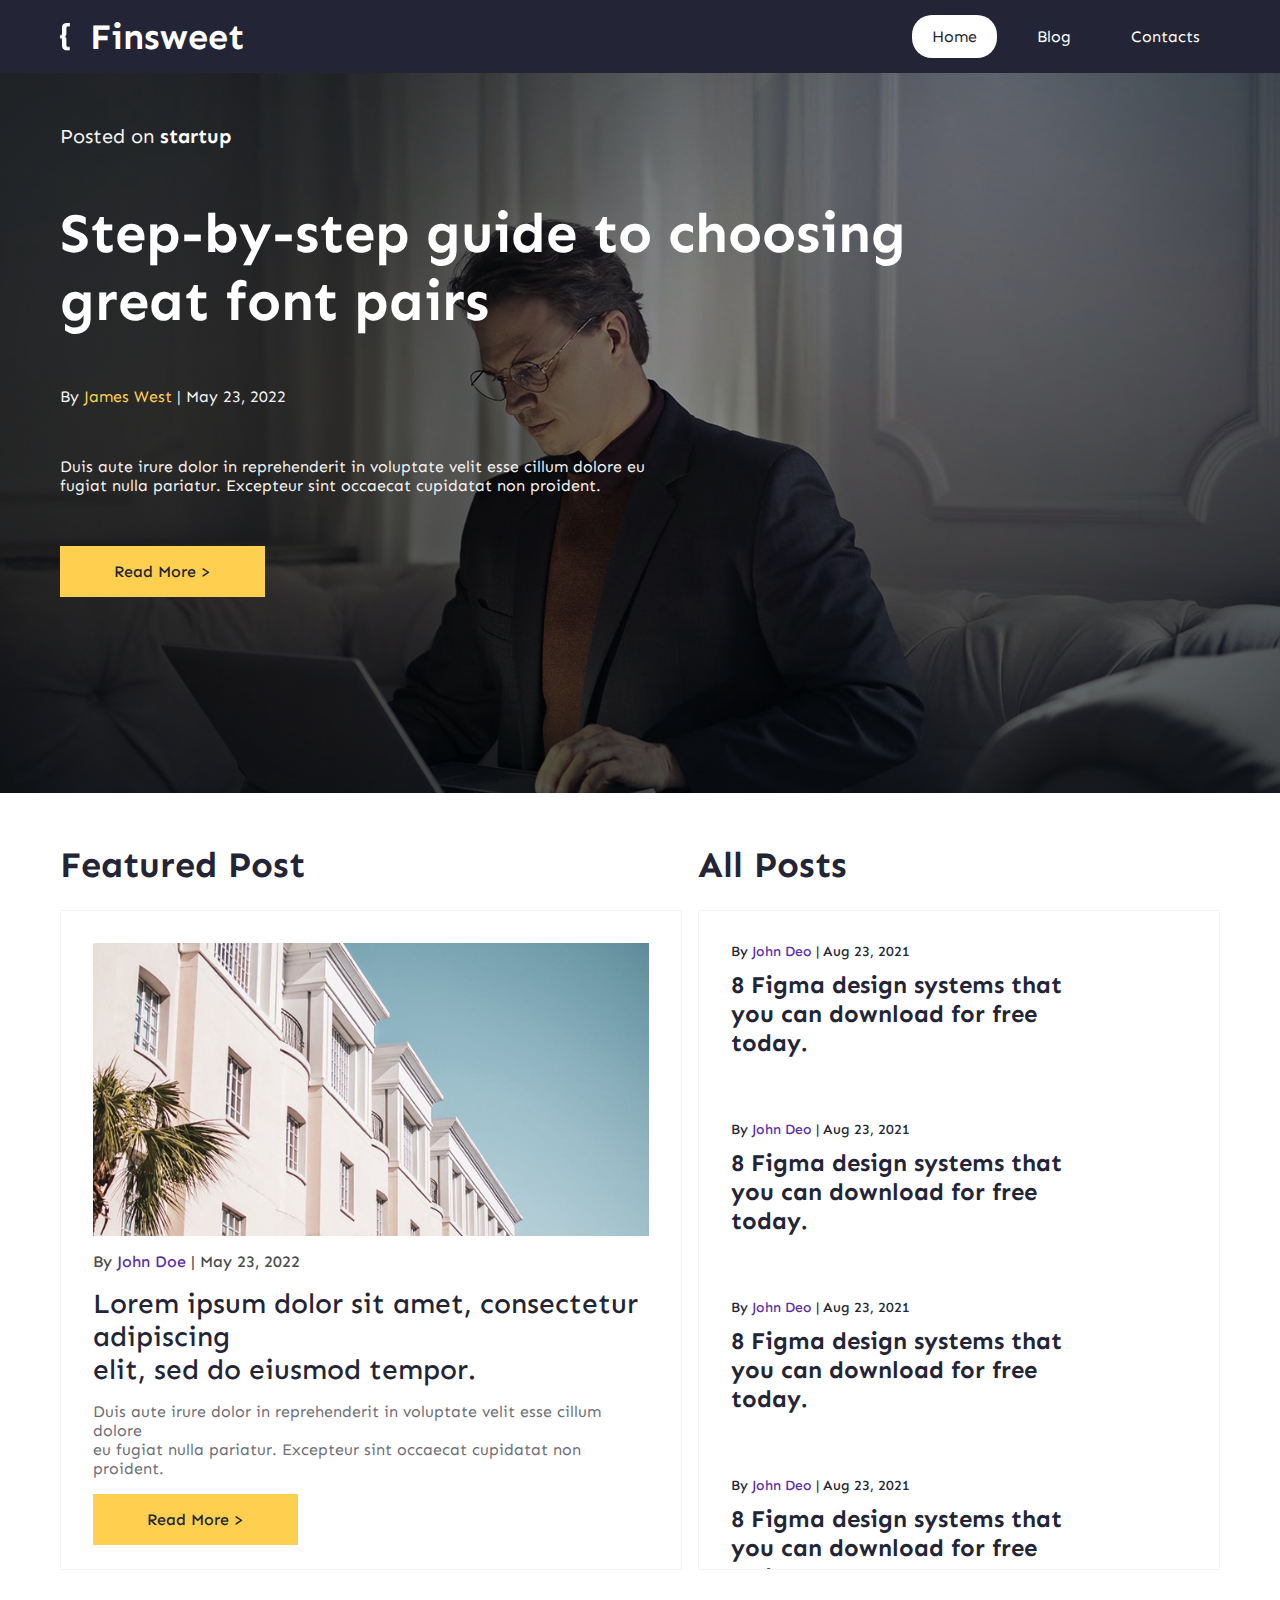
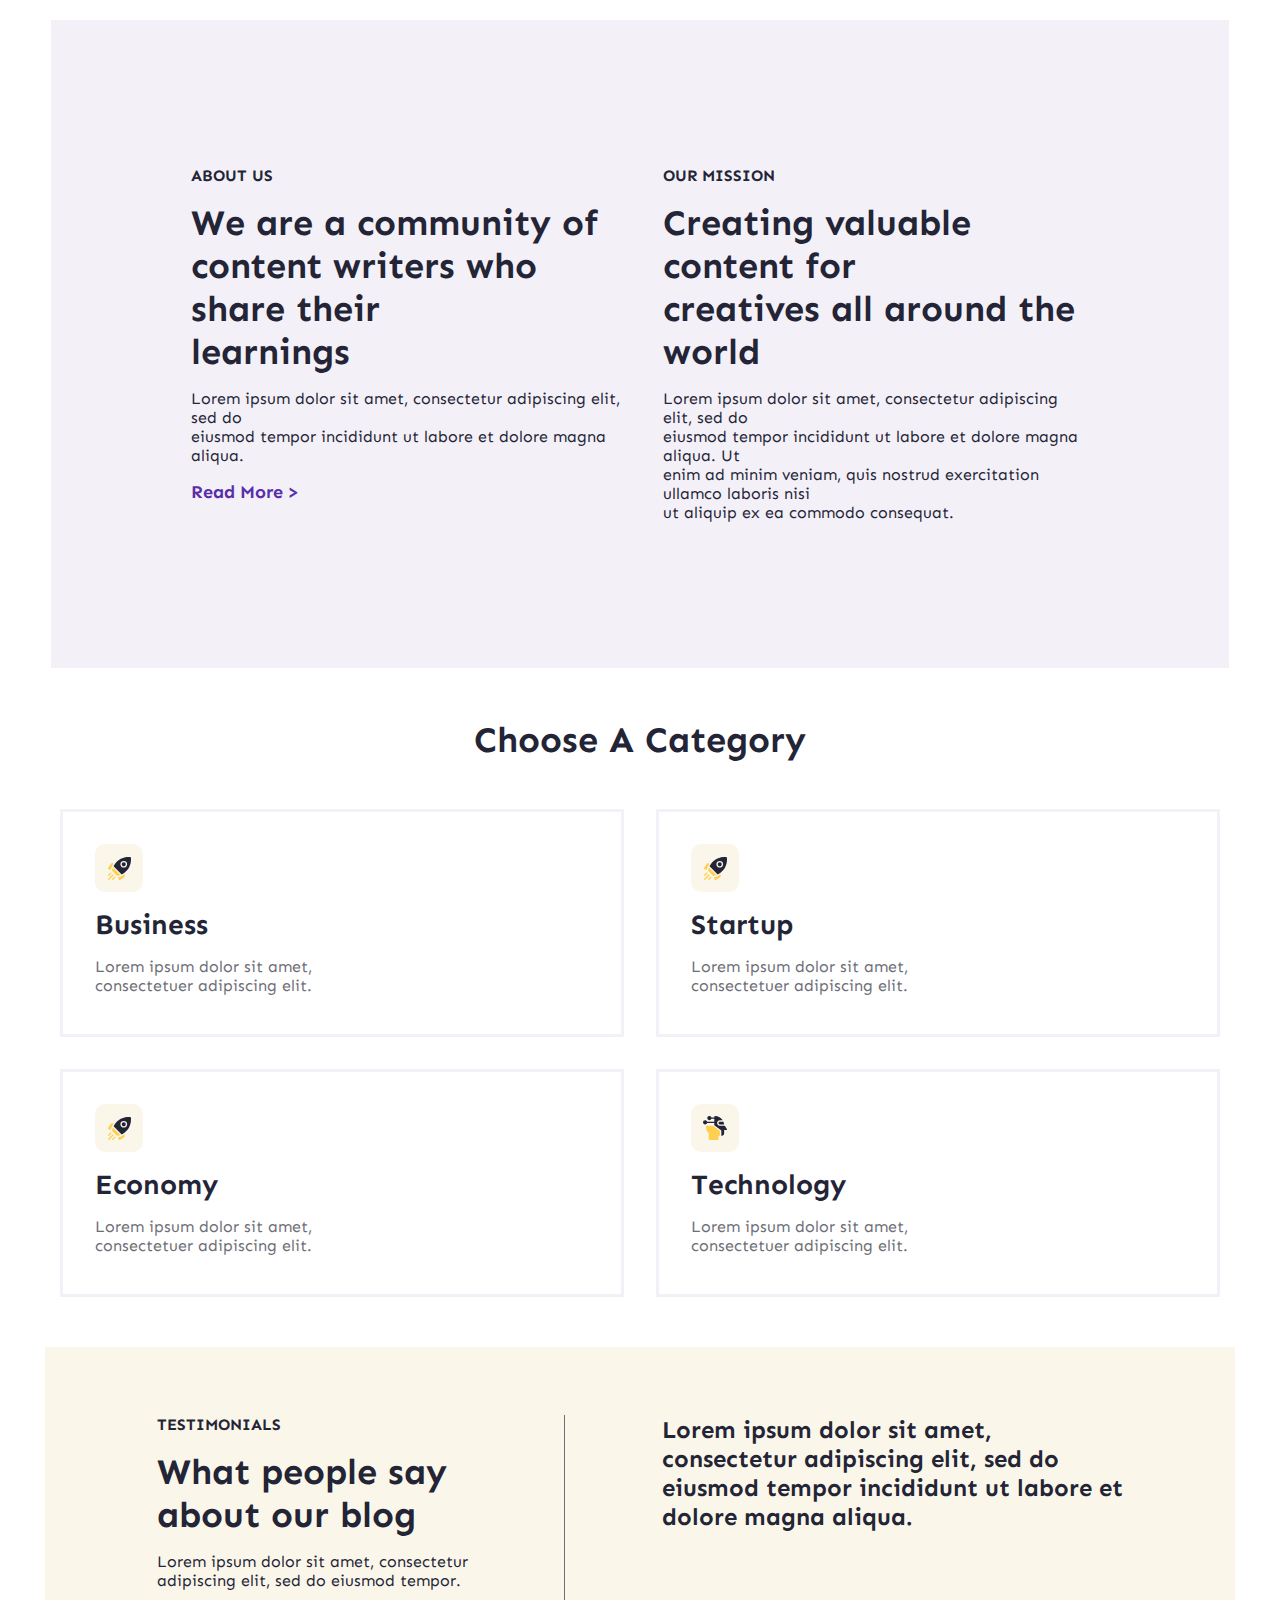
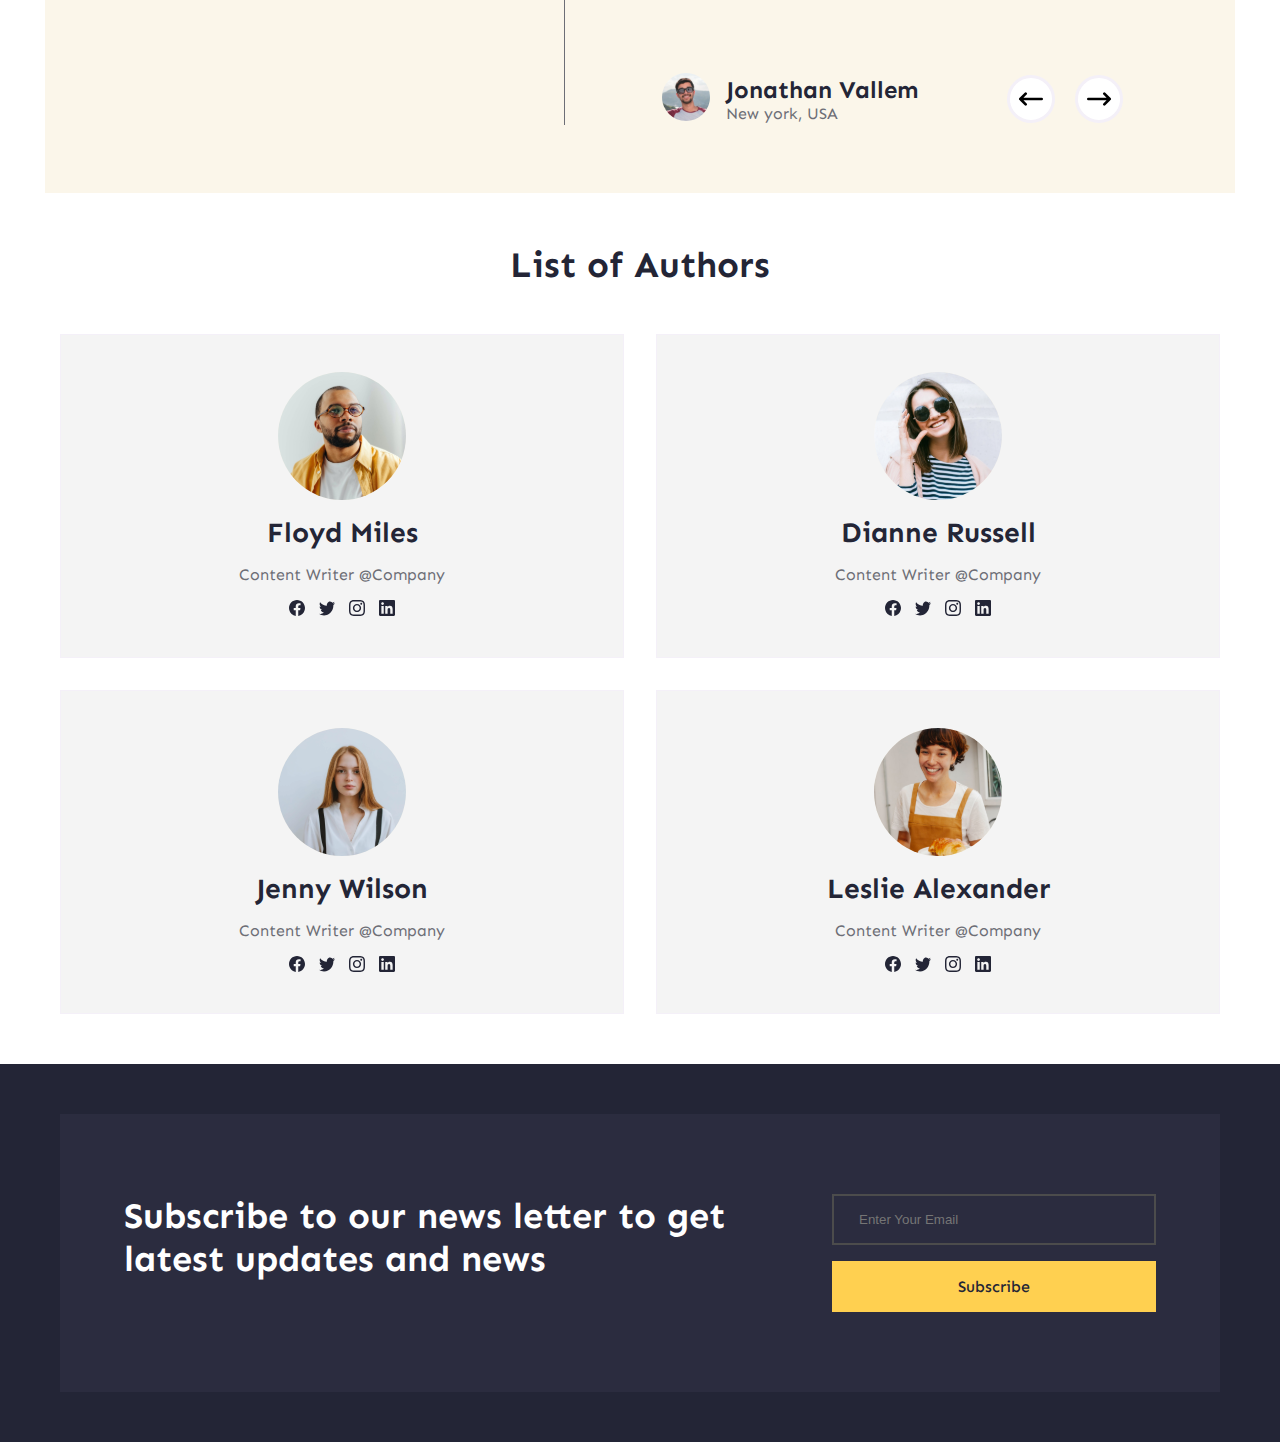
==== index.html @ 5ca4814f "full proj" ====
<!DOCTYPE html>
<html lang="ru">
<head>
    <meta charset="UTF-8">
    <meta name="viewport" content="width=device-width, initial-scale=1.0">
    <link rel="stylesheet" href="main.css">
    <link rel="stylesheet" href="/css/media.css">
    <title>Home</title>
</head>
<body>
    <div class="container">
        <header class="header">
            <a class="logo">
                <img src="/assets/icons/logo.png" alt="logo" width="10" height="28" class="logo-image">
                <div class="logo-title">Finsweet</div>
            </a>
            <nav class="nav">
                <ul class="nav-list">
                    <li class="nav-item">
                        <a class="nav-link active">Home</a>
                    </li>
                    <li class="nav-item">
                        <a href="pages/blog.html" class="nav-link">Blog</a>
                    </li>
                    <li class="nav-item">
                        <a href="pages/contacts.html" class="nav-link">Contacts</a>
                    </li>
                </ul>
            </nav>
            <div class="menu-toggle" id="mobile-menu">
                <span class="bar"></span>
                <span class="bar"></span>
                <span class="bar"></span>
            </div>
        </header>
        <main>
            <section class="main"> 
                <div class="hero-info">
                    <div class="hero-posted">Posted on <span class="posted-span" >startup</span></div>
                    <div class="hero-step">Step-by-step guide to choosing <br> great font pairs</div>
                    <div class="hero-by">By <span class="by-span">James West</span>  |  May 23, 2022 </div>
                    <div class="hero-lorem">Duis aute irure dolor in reprehenderit in voluptate velit esse cillum dolore eu <br> fugiat nulla pariatur. Excepteur sint occaecat cupidatat non proident.</div>
                    <button class="button">
                        Read More >
                    </button>
                </div>
            </section>

            <section class="featured">
                <div class="featured-left">
                    <div class="left-title">Featured Post</div>
                    <div class="left-content">
                        <img src="/assets/images/featured.jpg" alt="featured" class="featured-image">
                        <div class="left-by">By <span class="left-by-span">John Doe</span> |  May 23, 2022</div>
                        <div class="left-lorem">Lorem ipsum dolor sit amet, consectetur adipiscing <br> elit, sed do eiusmod tempor.</div>
                        <div class="left-text">Duis aute irure dolor in reprehenderit in voluptate velit esse cillum dolore <br> eu fugiat nulla pariatur. Excepteur sint occaecat cupidatat non proident.</div>
                        <button class="button">
                            Read More >
                        </button>
                    </div>
                </div>
                <div class="featured-right">
                    <div class="right-title">All Posts</div>
                    <div class="posts-list">
                        <a href="#" class="post">
                            <div class="post-title">By <span class="post-span">John Deo</span> | Aug 23, 2021 </div>
                            <div class="post-subtile">8 Figma design systems that <br> you can download for free <br> today.</div>
                        </a>
                        <a href="#" class="post">
                            <div class="post-title">By <span class="post-span">John Deo</span> | Aug 23, 2021 </div>
                            <div class="post-subtile">8 Figma design systems that <br> you can download for free <br> today.</div>
                        </a>
                        <a href="#" class="post">
                            <div class="post-title">By <span class="post-span">John Deo</span> | Aug 23, 2021 </div>
                            <div class="post-subtile">8 Figma design systems that <br> you can download for free <br> today.</div>
                        </a>
                        <a href="#" class="post">
                            <div class="post-title">By <span class="post-span">John Deo</span> | Aug 23, 2021 </div>
                            <div class="post-subtile">8 Figma design systems that <br> you can download for free <br> today.</div>
                        </a>
                        <a href="#" class="post">
                            <div class="post-title">By <span class="post-span">John Deo</span> | Aug 23, 2021 </div>
                            <div class="post-subtile">8 Figma design systems that <br> you can download for free <br> today.</div>
                        </a>
                        <a href="#" class="post">
                            <div class="post-title">By <span class="post-span">John Deo</span> | Aug 23, 2021 </div>
                            <div class="post-subtile">8 Figma design systems that <br> you can download for free <br> today.</div>
                        </a>
                        <a href="#" class="post">
                            <div class="post-title">By <span class="post-span">John Deo</span> | Aug 23, 2021 </div>
                            <div class="post-subtile">8 Figma design systems that <br> you can download for free <br> today.</div>
                        </a>
                        <a href="#" class="post">
                            <div class="post-title">By <span class="post-span">John Deo</span> | Aug 23, 2021 </div>
                            <div class="post-subtile">8 Figma design systems that <br> you can download for free <br> today.</div>
                        </a>
                    </div>
                </div>
            </section>

            <section class="about-mission">
                <div class="about">
                    <div class="about-title">ABOUT US</div>
                    <div class="about-subtitle">We are a community of <br> content writers who share their <br> learnings</div>
                    <div class="about-text">Lorem ipsum dolor sit amet, consectetur adipiscing elit, sed do <br> eiusmod tempor incididunt ut labore et dolore magna aliqua.</div>
                    <a href="#" class="about-more">Read More ></a>
                </div>
                <div class="mission">
                    <div class="mission-title">OUR MISSION</div>
                    <div class="mission-subtitle">Creating valuable content for <br> creatives all around the world</div>
                    <div class="mission-text">Lorem ipsum dolor sit amet, consectetur adipiscing elit, sed do <br> eiusmod tempor incididunt ut labore et dolore magna aliqua. Ut <br> enim ad minim veniam, quis nostrud exercitation ullamco laboris nisi <br> ut aliquip ex ea commodo consequat.</div>
                    
                </div>
            </section>

            <section class="categories">
                <div class="category-title">Choose A Category</div>
                <div class="categories-list">
                    <div class="category-item">
                        <div class="item-image">
                            <img class="raketa" src="/assets/icons/raketa.svg" alt="raketa">
                        </div>
                        <div class="item-title">Business</div>
                        <div class="item-subtitle">Lorem ipsum dolor sit amet, <br> consectetuer adipiscing elit.</div>
                    </div>
                    <div class="category-item">
                        <div class="item-image">
                            <img class="raketa" src="/assets/icons/raketa.svg" alt="raketa">
                        </div>
                        <div class="item-title">Startup</div>
                        <div class="item-subtitle">Lorem ipsum dolor sit amet, <br> consectetuer adipiscing elit.</div>
                    </div>
                    <div class="category-item">
                        <div class="item-image">
                            <img class="raketa" src="/assets/icons/raketa.svg" alt="raketa">
                        </div>
                        <div class="item-title">Economy</div>
                        <div class="item-subtitle">Lorem ipsum dolor sit amet, <br> consectetuer adipiscing elit.</div>
                    </div>
                    <div class="category-item">
                        <div class="item-image">
                            <img class="raketa" src="/assets/icons/cyborg.svg" alt="raketa">
                        </div>
                        <div class="item-title">Technology</div>
                        <div class="item-subtitle">Lorem ipsum dolor sit amet, <br> consectetuer adipiscing elit.</div>
                    </div>
                </div>
            </section>

            <section class="testimonials">
                <div class="left-panel">
                    <div class="left-panel-title">TESTIMONIALS</div>
                    <div class="left-panel-subtitle">What people say <br> about our blog</div>
                    <div class="left-panel-text">Lorem ipsum dolor sit amet, consectetur <br> adipiscing elit, sed do eiusmod tempor.</div>
                </div>
                <div class="divider"></div>
                <div class="right-panel">
                    <div class="right-panel-message">Lorem ipsum dolor sit amet, <br> consectetur adipiscing elit, sed do <br> eiusmod tempor incididunt ut labore et <br> dolore magna aliqua.</div>
                    <div class="right-panel-down">
                        <div class="profile">
                            <div class="profile-icon">
                                <img src="/assets/icons/profile.svg" stroke="red" alt="" class="profile-image">
                            </div>
                            <div class="profile-desc">
                                <div class="desc-title">Jonathan Vallem</div>
                                <div class="desc-subtitle">New york, USA</div>
                            </div>
                        </div>
                        <div class="profile-buttons">
                            <div class="button-back">
                                <img class="arrow-left" src="/assets/icons/arrow-left.svg" alt="arrow-left">
                            </div>
                            <div class="button-next">
                                <img class="arrow-right" src="/assets/icons/arrow-right.svg" alt="arrow-right">
                            </div>
                        </div>
                    </div>
                </div>

            </section>

            <section class="authors">
                <div class="authors-title">List of Authors</div>
                <div class="authors-list">
                    <div class="authors-item">
                        <div class="item-icon"><img src="/assets/icons/floyd.svg" alt="floyd"></div>
                        <div class="item-name">Floyd Miles</div>
                        <div class="item-descr">Content Writer @Company</div>
                        <div class="item-media">
                            <a href="#" class="media-elem"><img src="/assets/icons/facebook.svg" alt="facebook"></a>
                            <a href="#" class="media-elem"><img src="/assets/icons/twitter.svg" alt="twitter"></a>
                            <a href="#" class="media-elem"><img src="/assets/icons/instagram.svg" alt="instagram"></a>
                            <a href="#" class="media-elem"><img src="/assets/icons/linked.svg" alt="linkein"></a>
                        </div>
                    </div>
                    <div class="authors-item">
                        <div class="item-icon"><img src="/assets/icons/Dianne.svg" alt="Jenny"></div>
                        <div class="item-name">Dianne Russell</div>
                        <div class="item-descr">Content Writer @Company</div>
                        <div class="item-media">
                            <a href="#" class="media-elem"><img src="/assets/icons/facebook.svg" alt="facebook"></a>
                            <a href="#" class="media-elem"><img src="/assets/icons/twitter.svg" alt="twitter"></a>
                            <a href="#" class="media-elem"><img src="/assets/icons/instagram.svg" alt="instagram"></a>
                            <a href="#" class="media-elem"><img src="/assets/icons/linked.svg" alt="linkein"></a>
                        </div>
                    </div>
                    <div class="authors-item">
                        <div class="item-icon"><img src="/assets/icons/Jenny.svg" alt="Jenny"></div>
                        <div class="item-name">Jenny Wilson</div>
                        <div class="item-descr">Content Writer @Company</div>
                        <div class="item-media">
                            <a href="#" class="media-elem"><img src="/assets/icons/facebook.svg" alt="facebook"></a>
                            <a href="#" class="media-elem"><img src="/assets/icons/twitter.svg" alt="twitter"></a>
                            <a href="#" class="media-elem"><img src="/assets/icons/instagram.svg" alt="instagram"></a>
                            <a href="#" class="media-elem"><img src="/assets/icons/linked.svg" alt="linkein"></a>
                        </div>
                    </div>
                    <div class="authors-item">
                        <div class="item-icon"><img src="/assets/icons/Leslie.svg" alt="Leslie"></div>
                        <div class="item-name">Leslie Alexander</div>
                        <div class="item-descr">Content Writer @Company</div>
                        <div class="item-media">
                            <a href="https://www.youtube.com/" class="media-elem"><img src="/assets/icons/facebook.svg" alt="facebook"></a>
                            <a href="#" class="media-elem"><img src="/assets/icons/twitter.svg" alt="twitter"></a>
                            <a href="#" class="media-elem"><img src="/assets/icons/instagram.svg" alt="instagram"></a>
                            <a href="#" class="media-elem"><img src="/assets/icons/linked.svg" alt="linkein"></a>
                        </div>
                    </div> 
                </div>   
            </section>

            <footer class="footer">
                <div class="footer-subscribe">
                    <div class="subscribe-title">Subscribe to our news letter to get <br> latest updates and news</div>
                    <div class="subscribe-buttons">
                        <div class="subscribe-input">
                            <input type="text"  
                            class="custom-input";
                            placeholder="Enter Your Email";
                            >
                        </div>
                        <div class="subscribe-button">Subscribe</div>
                    </div>

                </div>
            </footer>
        </main>
    </div>
    <script src="/script.js"></script>
</body>
</html>
---- main.css ----
@import url('/css/media.css');

:root {
    --color-black: #232536;
    --color-yellow: #FFD050;
    --color-dark-grey: #4C4C4C;
    --color-medium-grey: #6D6E76;
    --color-purple: #592EA9;
    --color-light: #FFFFFF;
    --color-light-yellow: #FBF6EA;
    --color-light-grey: #F4F4F4;
    --color-lavender: #F4F0F8;
}

@font-face {
    font-family: 'Sen-Bold';
    src: url(/assets/fonts/Sen-Bold.ttf);
}
@font-face {
    font-family: 'Sen-Medium';
    src: url(/assets/fonts/Sen-Medium.ttf);
}
@font-face {
    font-family: 'Sen-Regular';
    src: url(/assets/fonts/Sen-Regular.ttf);
}

* {
    box-sizing: border-box;
    padding: 0;
    margin: 0;
    text-decoration: none;
    list-style-type: none;
}

.container {
    display: flex;
    justify-content: center;
    flex-direction: column;
    max-width: 1920px;
}
.header {
    display: flex;
    padding: 15px 60px;
    align-items: center;
    justify-content: space-between;
    background-color: var(--color-black);
    max-height: 80px;
    width: 100%;
}

.logo {
    display: flex;
    align-items: center;
    gap: 20px;

    .logo-title {
        color: var(--color-light);
        font-family: 'Sen-Bold';
        font-size: 36px;
    }
}

.nav {
    display: flex;
    width: 100%;
    justify-content: flex-end;
}

.nav-list {
    display: flex;
    align-items:center;
    gap: 20px;
}

.nav-link {
    padding: 12px 20px;
    color: var(--color-light);
    transition: .0.9s;
    font-family: 'Sen-Regular';
    font-size: 16px;
    &:hover {
        background-color: var(--color-light);
        color: var(--color-black);
        border-radius: 20px;
    }
    
    &.active {
        cursor: default;
        background-color: var(--color-light);
        color: var(--color-black);
        border-radius: 20px;
    }
}
.menu-toggle {
    display: none;
    flex-direction: column;
    cursor: pointer;
}

.bar {
    height: 2px;
    width: 25px;
    background-color: var(--color-light);
    margin: 3px 0;
}

.menu-toggle.active .bar:nth-child(1) {
    transform: rotate(45deg);
    position: relative;
    top: 8px; 
    transition: .5s;
}

.menu-toggle.active .bar:nth-child(2) {
    opacity: 0; 
}

.menu-toggle.active .bar:nth-child(3) {
    transform: rotate(-45deg);
    position: relative;
    top: -8px; 
    transition: .5s;
}

.main {
    display: flex;
    background-image: url('/assets/images/Overlay.png'), url('/assets/images/main.jpg');
    width: 100%;
    height: 720px;
    background-repeat: no-repeat;
    background-position: center;
    background-size: cover;
}

.hero-info {
    display: flex;
    padding: 4vw 60px;
    flex-direction: column;
    width: 100%;
    gap: 4vw;
}

.hero-posted {
    color: var(--color-light-grey);
    font-family: 'Sen-Regular';
    font-size: 20px;
}

.posted-span {
    color: var(--color-light);
    font-family: 'Sen-Bold';
    font-size: 20px;
}

.hero-step {
    color: var(--color-light);
    font-family: 'Sen-Bold';
    font-size: 56px;

}

.hero-by {
    color: var(--color-light-grey);
    font-family: 'Sen-Regular';
    font-size: 16px;
}

.by-span {
    color: var(--color-yellow);
}

.hero-lorem {
    color: var(--color-light-grey);
    font-family: 'Sen-Regular';
    font-size: 16px;
}

.button {
    display: flex;
    align-items: center;
    justify-content: center;
    border: none;
    padding: 16px 48px;
    background-color: var(--color-yellow);
    width: 205px;
    color: var(--color-black);
    font-family: 'Sen-Medium';
    font-size: 16px;
    &:hover {
        cursor: pointer;
        background-color: #EDC14A;
    }
}

.featured {
    display: flex;
    width: 100%;
    gap: 16px;
    justify-content: space-between;
    padding: 50px 60px;
}

.featured-left {
    display: flex;
    flex-direction: column;
    gap: 24px;
}

.left-title, .right-title {
    color: var(--color-black);
    font-family: 'Sen-Bold';
    font-size: 36px;
    white-space: nowrap;
}

.left-content {
    padding: 32px 32px;
    display: flex;
    flex-direction: column;
    gap: 16px;
    border: 1px solid var(--color-light-grey);
    height: 660px; 
}

.featured-image {
    width: 100%;
    background-size: contain;
}

.left-by {
    color: var(--color-dark-grey);
    font-family: 'Sen-Medium';
    font-size: 16px;

    .left-by-span {
        color: var(--color-purple);
    }
}

.left-lorem {
    color: var(--color-black);
    font-family: 'Sen-Medium';
    font-size: 28px;
}

.left-text {
    color: var(--color-medium-grey);
    font-family: 'Sen-Regular';
    font-size: 16px;
}

.featured-right {
    display: flex;
    flex-direction: column;
    gap: 24px;
    width: 634px;
    
}

.posts-list {
    width: 100%;
    overflow-y: auto;
    height: 660px; 
    border: 1px solid var(--color-light-grey)
}

.posts-list::-webkit-scrollbar {
    width: 6px; /* Ширина скроллбара */
}

.posts-list::-webkit-scrollbar-track {
    background: #f1f1f1; /* Цвет фона дорожки скроллбара */
    border-radius: 10px; /* Скругление углов дорожки */
}

.posts-list::-webkit-scrollbar-thumb {
    background: var(--color-dark0-grey); /* Цвет скроллбара */
    border-radius: 10px; /* Скругление углов скроллбара */
}

.posts-list::-webkit-scrollbar-thumb:hover {
    background: var(--color-medium-grey) /* Цвет скроллбара при наведении */
}

.post {
    display: flex;
    flex-direction: column;
    width: 100%;
    padding: 32px 32px;
    gap: 10px;
    .post-title{
        color: var(--color-black);
        font-family: 'Sen-Medium';
        font-size: 14px;
        .post-span {
            color: var(--color-purple);
        }
    }
    &:hover {
        background-color: var(--color-light-yellow);
        transition: .0.5s;
    }

    .post-subtile {
        color: var(--color-black);
        font-family: 'Sen-Bold';
        font-size: 24px;
    }
}

.about-mission {
    display: flex;
    padding: 146px 140px;
    background-color: var(--color-lavender);
    justify-content: space-between;
    margin: 0 auto;
    gap: 32px;
    width: 92%;
}

.about {
    display: flex;
    flex-direction: column;
    /* padding: 96px 80px; */
    gap: 16px;
    background-color: var(--color-lavender);
   
}

.mission {
    display: flex;
    flex-direction: column;
    /* padding: 96px 80px; */
    gap: 16px;
    background-color: var(--color-lavender);
   
}

.about-title, .mission-title {
    color: var(--color-black);
    font-family: 'Sen-Bold';
    font-size: 16px;
}

.about-subtitle, .mission-subtitle {
    color: var(--color-black);
    font-family: 'Sen-Bold';
    font-size: 36px;
}
.about-text, .mission-text {
    color: var(--color-black);
    font-family: 'Sen-Regular';
    font-size: 16px;
}

.about-more {
    color: var(--color-purple);
    font-family: 'Sen-Bold';
    font-size: 18px;
    
}

.categories, .authors {
    display: flex;
    flex-direction: column;
    padding: 50px 60px;
    align-items: center;
    justify-content: center;
    gap: 48px;
}

.category-title, .authors-title {
    color: var(--color-black);
    font-family: 'Sen-Bold';
    font-size: 36px;
}

.categories-list, .authors-list {
    display: flex;
    /* flex-wrap: wrap; */
    width: 100%;
    align-items: center;
    justify-content: center;
    gap: 32px;
    
}

.category-item {
    display: flex;
    flex-direction: column;
    padding: 32px;
    width: 296px;
    height: 228px;
    border: 3px solid var(--color-lavender);
    gap: 16px;
    &:hover {
        background-color: var(--color-yellow);
        cursor: pointer;
    }

    .item-image {
        display: flex;
        align-items: center;
        justify-content: center;
        width: 48px;
        height: 48px;
        border-radius: 10px;
        background-color: var(--color-light-yellow);
    }
    .item-title, .item-name {
        color: var(--color-black);
        font-family: 'Sen-Bold';
        font-size: 28px;
    }
    .item-subtitle, .item-descr {
        color: var(--color-medium-grey);
        font-family: 'Sen-Regular';
        font-size: 16px;
        white-space: nowrap;
    }
}
.authors-item {
    display: flex;
    flex-direction: column;
    align-items: center;
    justify-content: center;
    padding: 32px;
    width: 296px;
    height: 324px;
    border: 1px solid var(--color-lavender);
    gap: 16px;
    background-color: var(--color-light-grey);
    &:hover {
        background-color: var(--color-light-yellow);
        cursor: pointer;
    }

    .item-icon {
        display: flex;
        align-items: center;
        justify-content: center;
        border-radius: 50%;
        background-color: var(--color-light-yellow);
    }
    .item-name {
        color: var(--color-black);
        font-family: 'Sen-Bold';
        font-size: 28px;
    }
    .item-descr {
        color: var(--color-medium-grey);
        font-family: 'Sen-Regular';
        font-size: 16px;
        white-space: nowrap;
    }
}

.testimonials {
    display: flex;
    justify-content: space-between;
    gap: 32px;
    margin: 0 auto;
    width: 93%;
    background-color:var(--color-light-yellow);
    padding: 68px 112px;
}

.left-panel {
    display: flex;
    flex-direction: column;
    gap: 16px;

    .left-panel-title {
        color: var(--color-black);
        font-family: 'Sen-Bold';
        font-size: 16px;
    }

    .left-panel-subtitle {
        color: var(--color-black);
        font-family: 'Sen-Bold';
        font-size: 36px;
    }
    .left-panel-text {
        color: var(--color-black);
        font-family: 'Sen-Regular';
        font-size: 16px;
    }
}

.divider {
    height: 310px;
    width: 1px;
    background-color: var(--color-medium-grey);
}

.right-panel {
    display: flex;
    flex-direction: column;
    justify-content: space-between;
    gap: 16px;

    .right-panel-message {
        color: var(--color-black);
        font-family: 'Sen-Bold';
        font-size: 24px;
    }
}

.right-panel-down {
    display: flex;
    justify-content: space-between;
    gap: 16px;
}

.profile {
    display: flex;
    align-items:center;
    justify-content: center;
    gap: 16px;

    .profile-desc {
        display: flex;
        flex-direction: column;

        .desc-title {
            color: var(--color-black);
            font-family: 'Sen-Bold';
            font-size: 24px;
        }
        .desc-subtitle {
            color: var(--color-medium-grey);
            font-family: 'Sen-Regular';
            font-size: 16px;
        }
    }
}

.profile-buttons {
    display: flex;
    align-items:center;
    gap: 20px;
}

.button-back, .button-next {
    display: flex;
    align-items: center;
    justify-content: center;
    width: 48px;
    height: 48px;
    background-color: var(--color-light);
    border-radius: 50px;
    border: 3px solid var(--color-lavender);
    cursor: pointer;
    .arrow-left {
        width: 32px;
    }
    .arrow-right {
        width: 32px;
    }
    &:hover {
        background-color: var(--color-yellow);
    }
    
}

.item-media {
    display: flex;
    align-items: center;
    justify-content: center;
    gap: 14px;
}

.footer {
    display: flex;
    flex-direction: column;
    padding: 50px 60px;
    background-color: var(--color-black);
    width: 100%;
}

.footer-subscribe {
    display:flex;
    align-items: start;
    justify-content: space-between;
    gap: 16px;
    padding: 80px 64px;
    width: 100%;
    background-color: #2b2c3f;
}

.subscribe-buttons {
    display: flex;
    gap: 16px;
}

.subscribe-title {
    color: var(--color-light);
    font-family: 'Sen-Bold';
    font-size: 36px;
}

.custom-input {
    padding: 14px 25px;
    width: 324px; 
    height: 51px;
    background-color: #2b2c3f;
    border: 2px solid var(--color-dark-grey);
}

.subscribe-button {
    display: flex;
    align-items: center;
    justify-content: center;
    border: none;
    padding: 16px 48px;
    background-color: var(--color-yellow);
    width: 100%;
    color: var(--color-black);
    font-family: 'Sen-Medium';
    font-size: 16px;
    &:hover {
        cursor: pointer;
        background-color: #EDC14A;
    }
}

.blog-hero {
    display: flex;
    flex-direction: column;
    padding: 50px 60px 0 60px;
    
    
}
.container-bih {
    display: flex;
    flex-direction: column;
    margin: 0 auto;
    gap: 24px;
}

.bih {
    
    display: flex;
    gap: 16px;
    .bih-desc {
        display: flex;
        flex-direction: column;

        .desc-title {
            color: var(--color-black);
            font-family: 'Sen-Bold';
            font-size: 24px;
        }
        .desc-subtitle {
            color: var(--color-medium-grey);
            font-family: 'Sen-Regular';
            font-size: 16px;
        }
    }
}

.bih-startup {
    display: flex;
    gap: 16px;
    align-items: center;

}

.bih-step {
    color: var(--color-light);
    font-family: 'Sen-Bold';
    font-size: 56px;
}

.startup-title {
    color: var(--color-black);
    font-family: 'Sen-Bold';
    font-size: 24px;
}

.startup-image {
    display: flex;
    align-items:center;
    justify-content: center;
    
}

.blog-paragraph {
    display: flex;
    flex-direction: column;
    padding: 50px 60px;
    gap: 36px;
}

.blog-image {
    margin: 0 auto;
    width: 100%;
}

.paragraph-text {
    display: flex;
    flex-direction: column;
    
    gap: 16px;
    .text-title {
        color: var(--color-black);
        font-family: 'Sen-Bold';
        font-size: 32px;
    }

    .text-subtitle {
        color: var(--color-medium-grey);
        font-family: 'Sen-Regular';
        font-size: 16px;
    }
}

.main-contacts {
    display: flex;
    flex-direction: column;
    align-items: center;
    padding: 50px 60px;
    gap: 32px;
} 

.contacts {
    display: flex;
    flex-direction: column;
    align-items: center;
    gap: 16px;

    .contacts-subtitle {
        color: var(--color-black);
        font-family: 'Sen-Bold';
        font-size: 20px;
        text-align: center;
    }

    .contacts-title {
        color: var(--color-black);
        font-family: 'Sen-Bold';
        font-size: 36px;
        text-align: center;
    }

    .contacts-text {
        color: var(--color-medium-grey);
        font-family: 'Sen-Regular';
        font-size: 16px;
        text-align: center;
    }
    
}

.contacts-hero {
    display: flex;
    justify-content: space-between;
    padding: 48px 64px;
    gap: 32px;
    width: 768px;
    background-color: var(--color-purple);
}

.contacts-hero-side {
    display: flex;
    flex-direction: column;
    gap: 16px;
    .hero-side-title {
        color: var(--color-light-grey);
        font-family: 'Sen-Regular';
        font-size: 16px;
    }
    .hero-side-divider {
        height: 1px;
        width: 100%;
        background-color: var(--color-medium-grey);
    }
    .hero-side-content {
        display: flex;
        flex-direction: column;
        gap: 16px;
        .side-content-subtitle {
            color: var(--color-light);
            font-family: 'Sen-Bold';
            font-size: 20px;
        }

        .side-content-text {
            color: var(--color-medium-grey);
            font-family: 'Sen-Regular';
            font-size: 18px;
        }
    }

}
.contacts-inputs {
    display: flex;
    flex-direction: column;
    gap: 10px;
    width: 768px;
}
.contact-input {
    padding: 14px 25px;
    width: 100%;
    height: 51px;
    border: 2px solid var(--color-light-grey);
}

.contact-button {
    display: flex;
    align-items: center;
    justify-content: center;
    border: none;
    padding: 16px 48px;
    background-color: var(--color-yellow);
    width: 100%;
    color: var(--color-black);
    font-family: 'Sen-Medium';
    font-size: 16px;
    &:hover {
        cursor: pointer;
        background-color: #EDC14A;
    }
}
---- css/media.css ----
:root {
    --color-black: #232536;
    --color-yellow: #FFD050;
    --color-dark0-grey: #4C4C4C;
    --color-medium-grey: #6D6E76;
    --color-purple: #592EA9;
    --color-light: #FFFFFF;
    --color-light-yellow: #FBF6EA;
    --color-light-grey: #F4F4F4;
    --color-lavender: #F4F0F8;
}

/* @media (max-width: 1440px) {
    .main {
        background-position: top;
        height: 720px; /* Абсолютное позиционирование относительно родителя ;  
    }
} */

@media (max-width: 1435px) {
    .subscribe-buttons {
        flex-direction: column;
    }

    .footer-subscribe {
        gap: 24px;
    }
}
@media (max-width: 1350px) {
    .categories-list, .authors-list  {
        flex-wrap: wrap;
    }
    .category-item, .authors-item {
        flex: 1 1 calc(50% - 32px);
    }
}

@media (max-width: 1035px) {
    .footer-subscribe {
        flex-direction: column;
    }
    .bih-step {
        font-size: 4vw;
        white-space: wrap;
    }
}

@media (max-width: 853px) {
    .testimonials {
        flex-direction: column;
    }
    .divider {
        width: 100%;
        height: 1px;
    }
    .contacts-hero, .contacts-inputs {
        width: 100%;
    }

    .contacts-hero {
        flex-direction: column;
    }
}

@media (max-width: 768px) {
    .nav {
        display: none;
        justify-content: flex-end;
    }
    .menu-toggle {
        display: flex;
        justify-content: flex-end;
    }
}

@media (max-width: 768px) {
    .header {
        padding: 15px 30px;
    }
    .hero-info, .about-mission, .categories, .blog-hero, .blog-paragraph, .main-contacts {
        padding: 4vw 30px;
        gap: 24px;
    }
    .featured, .testimonials, .authors, .footer {
        padding: 4vw 30px;
    }

    .footer-subscribe {
        padding: 40px 60px;
    }
    .nav.active {
        display: flex;
        flex-direction: column;
        align-items:center;
        justify-content: center;
        position: absolute;
        background-color: var(--color-black);
        width: 100%;
        bottom: 0;
        top: 73px; 
        left: 0;
    }
    .nav-list {
        flex-direction: column;
        padding: 0;
    }
    .nav-list li {
        margin: 10px 0;
    }
}

@media (max-width: 750px) {
    .featured, .about-mission {
        flex-direction: column;
    }
    .posts-list {
        width: 100%;
    }
    .featured-right {
        width: 100%;
    }

    .about, .mission {
        gap: 8px;
    }
}

@media (max-width: 585px) {
    .subscribe-title {
        font-size: 6vw;
    }
    .custom-input {
        width: 100%;
    }
}

@media (max-width: 500px) {
    .hero-side-divider {
        width: 100%;
    }
}

@media (max-width: 408px) {
    .hero-step {
        font-size: 50px;
    }
    .categories-list, .authors-list {
        gap: 16px;
    }

    .category-title, .authors-title {
        font-size: 28px;
    }
}
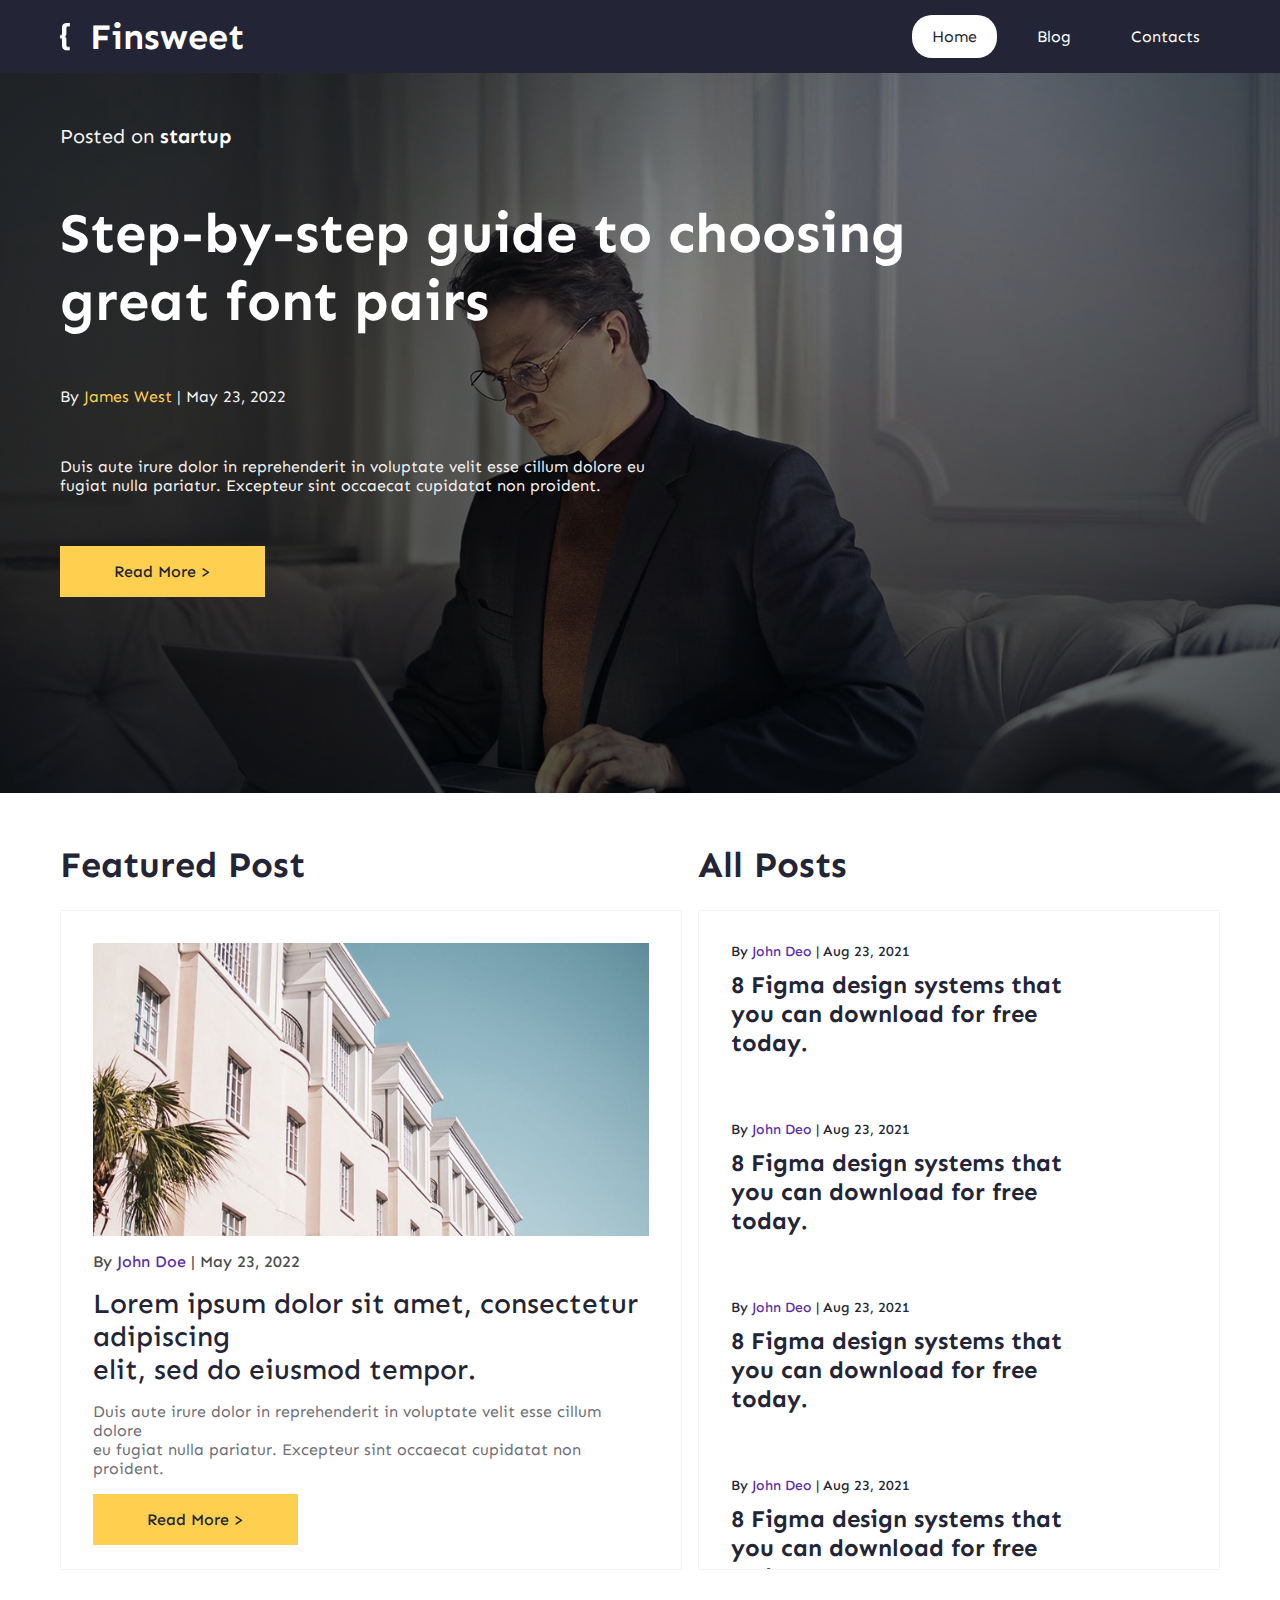
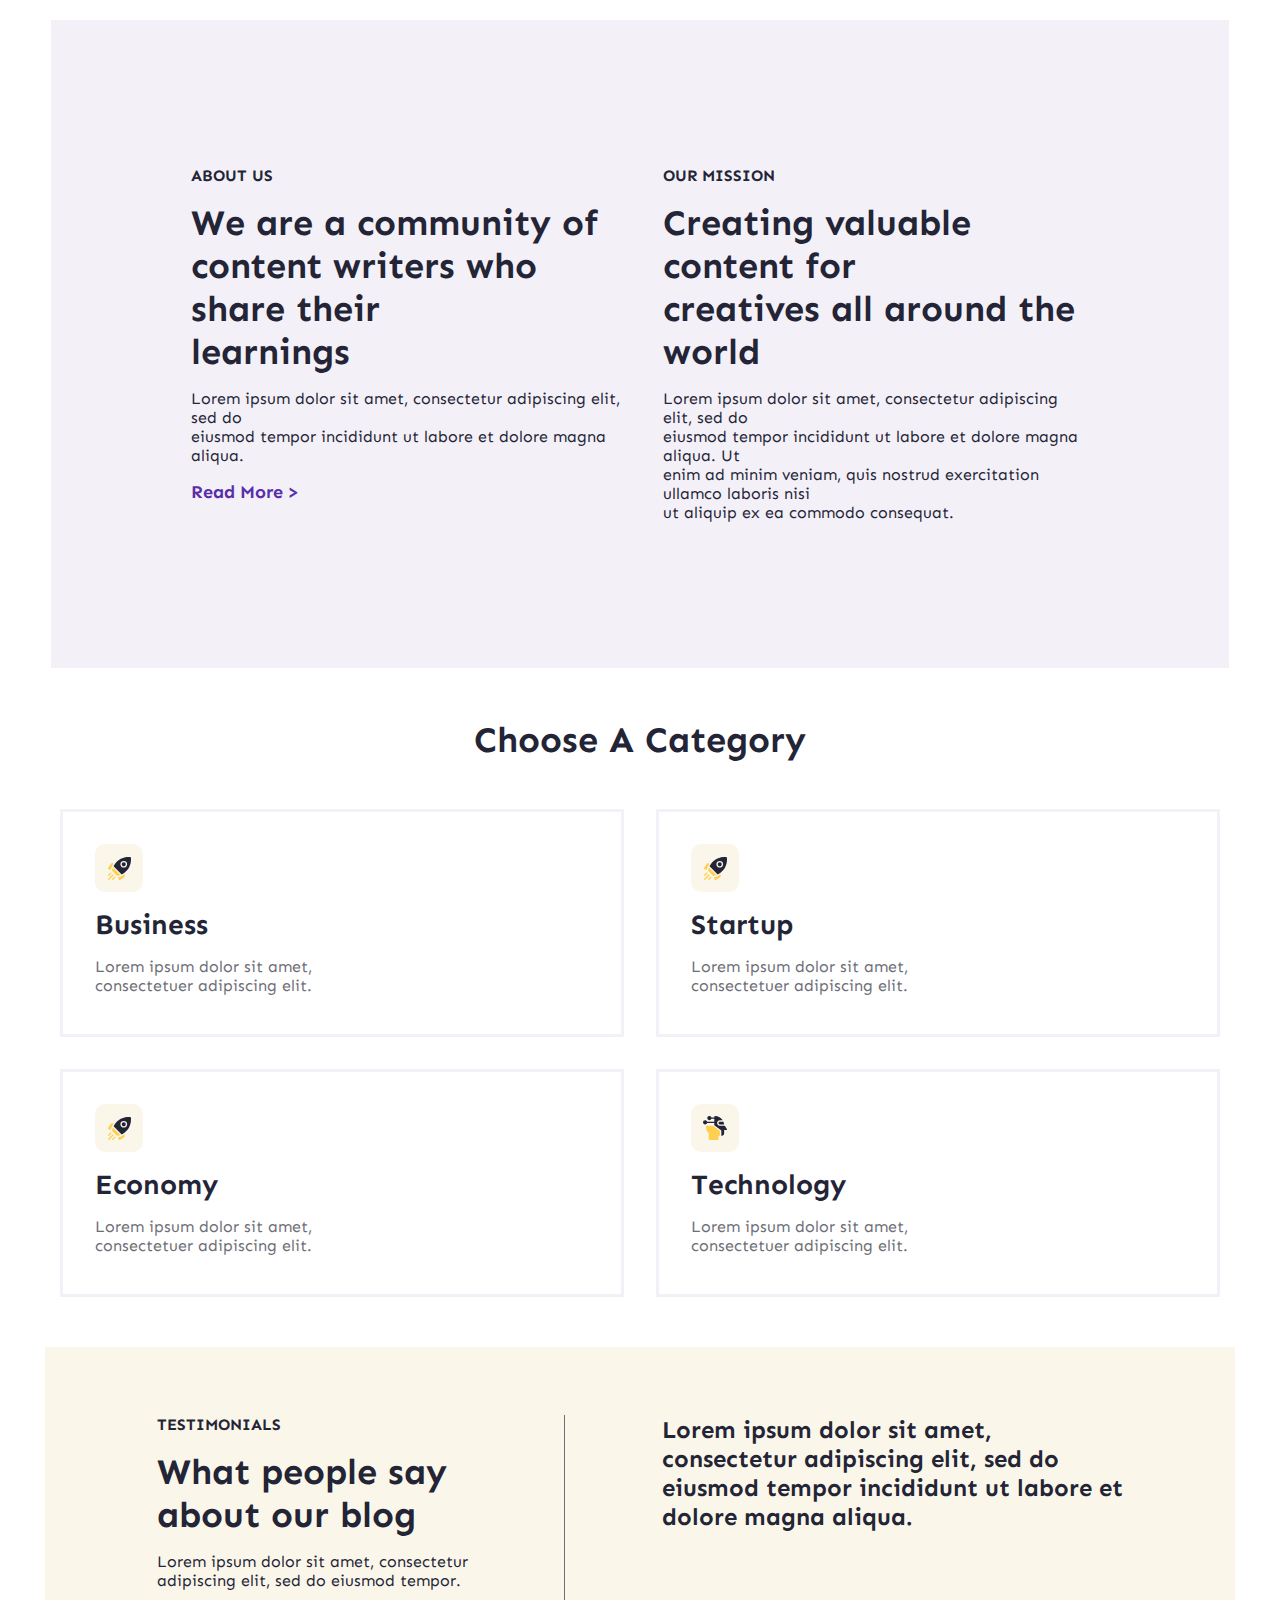
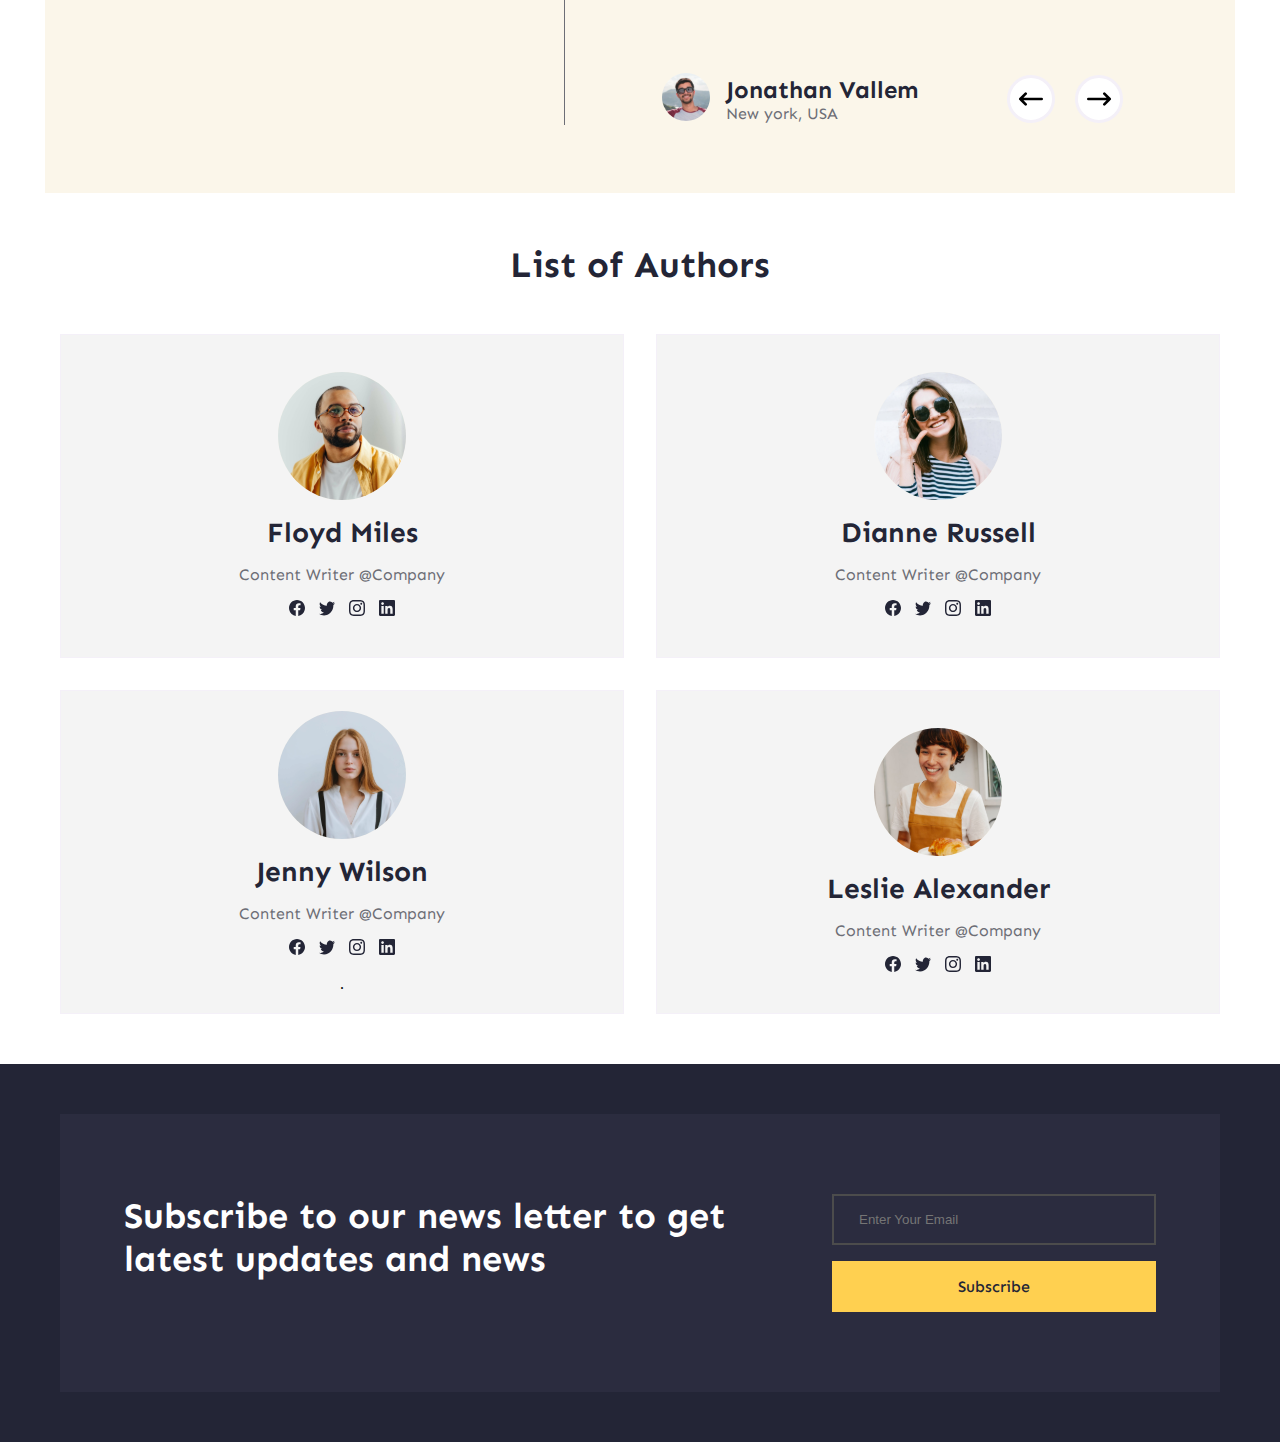
==== commit 551c248a: "refactor: changed the paths to relative ones" ====
--- a/index.html
+++ b/index.html
@@ -3,15 +3,15 @@
 <head>
     <meta charset="UTF-8">
     <meta name="viewport" content="width=device-width, initial-scale=1.0">
-    <link rel="stylesheet" href="main.css">
-    <link rel="stylesheet" href="/css/media.css">
+    <link rel="stylesheet" href="./main.css">
+    <link rel="stylesheet" href="./css/media.css">
     <title>Home</title>
 </head>
 <body>
     <div class="container">
         <header class="header">
             <a class="logo">
-                <img src="/assets/icons/logo.png" alt="logo" width="10" height="28" class="logo-image">
+                <img src="./assets/icons/logo.png" alt="logo" width="10" height="28" class="logo-image">
                 <div class="logo-title">Finsweet</div>
             </a>
             <nav class="nav">
@@ -20,10 +20,10 @@
                         <a class="nav-link active">Home</a>
                     </li>
                     <li class="nav-item">
-                        <a href="pages/blog.html" class="nav-link">Blog</a>
+                        <a href="./pages/blog.html" class="nav-link">Blog</a>
                     </li>
                     <li class="nav-item">
-                        <a href="pages/contacts.html" class="nav-link">Contacts</a>
+                        <a href="./pages/contacts.html" class="nav-link">Contacts</a>
                     </li>
                 </ul>
             </nav>
@@ -50,7 +50,7 @@
                 <div class="featured-left">
                     <div class="left-title">Featured Post</div>
                     <div class="left-content">
-                        <img src="/assets/images/featured.jpg" alt="featured" class="featured-image">
+                        <img src="./assets/images/featured.jpg" alt="featured" class="featured-image">
                         <div class="left-by">By <span class="left-by-span">John Doe</span> |  May 23, 2022</div>
                         <div class="left-lorem">Lorem ipsum dolor sit amet, consectetur adipiscing <br> elit, sed do eiusmod tempor.</div>
                         <div class="left-text">Duis aute irure dolor in reprehenderit in voluptate velit esse cillum dolore <br> eu fugiat nulla pariatur. Excepteur sint occaecat cupidatat non proident.</div>
@@ -118,28 +118,28 @@
                 <div class="categories-list">
                     <div class="category-item">
                         <div class="item-image">
-                            <img class="raketa" src="/assets/icons/raketa.svg" alt="raketa">
+                            <img class="raketa" src="./assets/icons/raketa.svg" alt="raketa">
                         </div>
                         <div class="item-title">Business</div>
                         <div class="item-subtitle">Lorem ipsum dolor sit amet, <br> consectetuer adipiscing elit.</div>
                     </div>
                     <div class="category-item">
                         <div class="item-image">
-                            <img class="raketa" src="/assets/icons/raketa.svg" alt="raketa">
+                            <img class="raketa" src="./assets/icons/raketa.svg" alt="raketa">
                         </div>
                         <div class="item-title">Startup</div>
                         <div class="item-subtitle">Lorem ipsum dolor sit amet, <br> consectetuer adipiscing elit.</div>
                     </div>
                     <div class="category-item">
                         <div class="item-image">
-                            <img class="raketa" src="/assets/icons/raketa.svg" alt="raketa">
+                            <img class="raketa" src="./assets/icons/raketa.svg" alt="raketa">
                         </div>
                         <div class="item-title">Economy</div>
                         <div class="item-subtitle">Lorem ipsum dolor sit amet, <br> consectetuer adipiscing elit.</div>
                     </div>
                     <div class="category-item">
                         <div class="item-image">
-                            <img class="raketa" src="/assets/icons/cyborg.svg" alt="raketa">
+                            <img class="raketa" src="./assets/icons/cyborg.svg" alt="raketa">
                         </div>
                         <div class="item-title">Technology</div>
                         <div class="item-subtitle">Lorem ipsum dolor sit amet, <br> consectetuer adipiscing elit.</div>
@@ -159,7 +159,7 @@
                     <div class="right-panel-down">
                         <div class="profile">
                             <div class="profile-icon">
-                                <img src="/assets/icons/profile.svg" stroke="red" alt="" class="profile-image">
+                                <img src="./assets/icons/profile.svg" stroke="red" alt="" class="profile-image">
                             </div>
                             <div class="profile-desc">
                                 <div class="desc-title">Jonathan Vallem</div>
@@ -168,10 +168,10 @@
                         </div>
                         <div class="profile-buttons">
                             <div class="button-back">
-                                <img class="arrow-left" src="/assets/icons/arrow-left.svg" alt="arrow-left">
+                                <img class="arrow-left" src="./assets/icons/arrow-left.svg" alt="arrow-left">
                             </div>
                             <div class="button-next">
-                                <img class="arrow-right" src="/assets/icons/arrow-right.svg" alt="arrow-right">
+                                <img class="arrow-right" src="./assets/icons/arrow-right.svg" alt="arrow-right">
                             </div>
                         </div>
                     </div>
@@ -183,47 +183,47 @@
                 <div class="authors-title">List of Authors</div>
                 <div class="authors-list">
                     <div class="authors-item">
-                        <div class="item-icon"><img src="/assets/icons/floyd.svg" alt="floyd"></div>
+                        <div class="item-icon"><img src="./assets/icons/floyd.svg" alt="floyd"></div>
                         <div class="item-name">Floyd Miles</div>
                         <div class="item-descr">Content Writer @Company</div>
                         <div class="item-media">
-                            <a href="#" class="media-elem"><img src="/assets/icons/facebook.svg" alt="facebook"></a>
-                            <a href="#" class="media-elem"><img src="/assets/icons/twitter.svg" alt="twitter"></a>
-                            <a href="#" class="media-elem"><img src="/assets/icons/instagram.svg" alt="instagram"></a>
-                            <a href="#" class="media-elem"><img src="/assets/icons/linked.svg" alt="linkein"></a>
-                        </div>
-                    </div>
-                    <div class="authors-item">
-                        <div class="item-icon"><img src="/assets/icons/Dianne.svg" alt="Jenny"></div>
+                            <a href="#" class="media-elem"><img src="./assets/icons/facebook.svg" alt="facebook"></a>
+                            <a href="#" class="media-elem"><img src="./assets/icons/twitter.svg" alt="twitter"></a>
+                            <a href="#" class="media-elem"><img src="./assets/icons/instagram.svg" alt="instagram"></a>
+                            <a href="#" class="media-elem"><img src="./assets/icons/linked.svg" alt="linkein"></a>
+                        </div>
+                    </div>
+                    <div class="authors-item">
+                        <div class="item-icon"><img src="./assets/icons/Dianne.svg" alt="Jenny"></div>
                         <div class="item-name">Dianne Russell</div>
                         <div class="item-descr">Content Writer @Company</div>
                         <div class="item-media">
-                            <a href="#" class="media-elem"><img src="/assets/icons/facebook.svg" alt="facebook"></a>
-                            <a href="#" class="media-elem"><img src="/assets/icons/twitter.svg" alt="twitter"></a>
-                            <a href="#" class="media-elem"><img src="/assets/icons/instagram.svg" alt="instagram"></a>
-                            <a href="#" class="media-elem"><img src="/assets/icons/linked.svg" alt="linkein"></a>
-                        </div>
-                    </div>
-                    <div class="authors-item">
-                        <div class="item-icon"><img src="/assets/icons/Jenny.svg" alt="Jenny"></div>
+                            <a href="#" class="media-elem"><img src="./assets/icons/facebook.svg" alt="facebook"></a>
+                            <a href="#" class="media-elem"><img src="./assets/icons/twitter.svg" alt="twitter"></a>
+                            <a href="#" class="media-elem"><img src="./assets/icons/instagram.svg" alt="instagram"></a>
+                            <a href="#" class="media-elem"><img src="./assets/icons/linked.svg" alt="linkein"></a>
+                        </div>
+                    </div>
+                    <div class="authors-item">
+                        <div class="item-icon"><img src="./assets/icons/Jenny.svg" alt="Jenny"></div>
                         <div class="item-name">Jenny Wilson</div>
                         <div class="item-descr">Content Writer @Company</div>
                         <div class="item-media">
-                            <a href="#" class="media-elem"><img src="/assets/icons/facebook.svg" alt="facebook"></a>
-                            <a href="#" class="media-elem"><img src="/assets/icons/twitter.svg" alt="twitter"></a>
-                            <a href="#" class="media-elem"><img src="/assets/icons/instagram.svg" alt="instagram"></a>
-                            <a href="#" class="media-elem"><img src="/assets/icons/linked.svg" alt="linkein"></a>
-                        </div>
-                    </div>
-                    <div class="authors-item">
-                        <div class="item-icon"><img src="/assets/icons/Leslie.svg" alt="Leslie"></div>
+                            <a href="#" class="media-elem"><img src="./assets/icons/facebook.svg" alt="facebook"></a>
+                            <a href="#" class="media-elem"><img src="./assets/icons/twitter.svg" alt="twitter"></a>
+                            <a href="#" class="media-elem"><img src="./assets/icons/instagram.svg" alt="instagram"></a>
+                            <a href="#" class="media-elem"><img src="./assets/icons/linked.svg" alt="linkein"></a>
+                        </div>.
+                    </div>
+                    <div class="authors-item">
+                        <div class="item-icon"><img src="./assets/icons/Leslie.svg" alt="Leslie"></div>
                         <div class="item-name">Leslie Alexander</div>
                         <div class="item-descr">Content Writer @Company</div>
                         <div class="item-media">
-                            <a href="https://www.youtube.com/" class="media-elem"><img src="/assets/icons/facebook.svg" alt="facebook"></a>
-                            <a href="#" class="media-elem"><img src="/assets/icons/twitter.svg" alt="twitter"></a>
-                            <a href="#" class="media-elem"><img src="/assets/icons/instagram.svg" alt="instagram"></a>
-                            <a href="#" class="media-elem"><img src="/assets/icons/linked.svg" alt="linkein"></a>
+                            <a href="https://www.youtube.com/" class="media-elem"><img src="./assets/icons/facebook.svg" alt="facebook"></a>
+                            <a href="#" class="media-elem"><img src="./assets/icons/twitter.svg" alt="twitter"></a>
+                            <a href="#" class="media-elem"><img src="./assets/icons/instagram.svg" alt="instagram"></a>
+                            <a href="#" class="media-elem"><img src="./assets/icons/linked.svg" alt="linkein"></a>
                         </div>
                     </div> 
                 </div>   
@@ -246,7 +246,7 @@
             </footer>
         </main>
     </div>
-    <script src="/script.js"></script>
+    <script src="./script.js"></script>
 </body>
 </html>
 
--- a/main.css
+++ b/main.css
@@ -14,15 +14,15 @@
 
 @font-face {
     font-family: 'Sen-Bold';
-    src: url(/assets/fonts/Sen-Bold.ttf);
+    src: url(./assets/fonts/Sen-Bold.ttf);
 }
 @font-face {
     font-family: 'Sen-Medium';
-    src: url(/assets/fonts/Sen-Medium.ttf);
+    src: url(./assets/fonts/Sen-Medium.ttf);
 }
 @font-face {
     font-family: 'Sen-Regular';
-    src: url(/assets/fonts/Sen-Regular.ttf);
+    src: url(./assets/fonts/Sen-Regular.ttf);
 }
 
 * {
